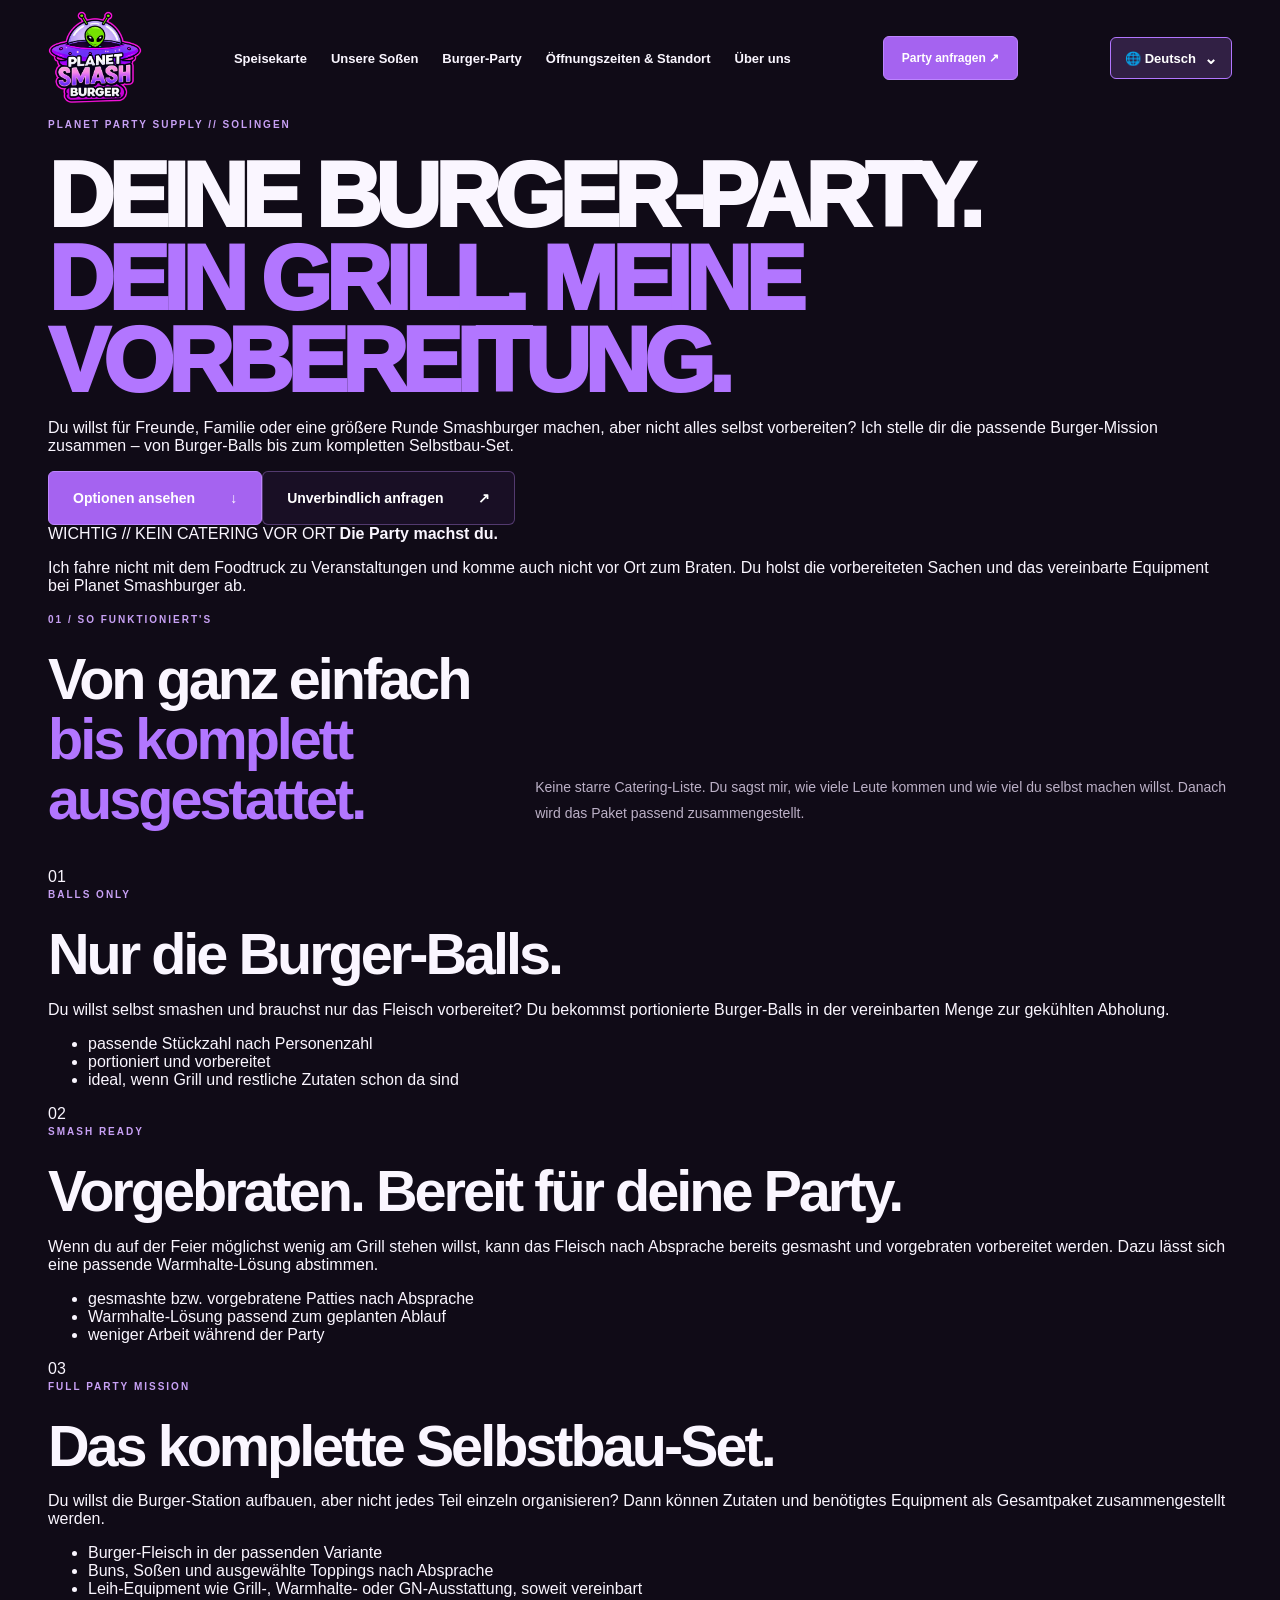
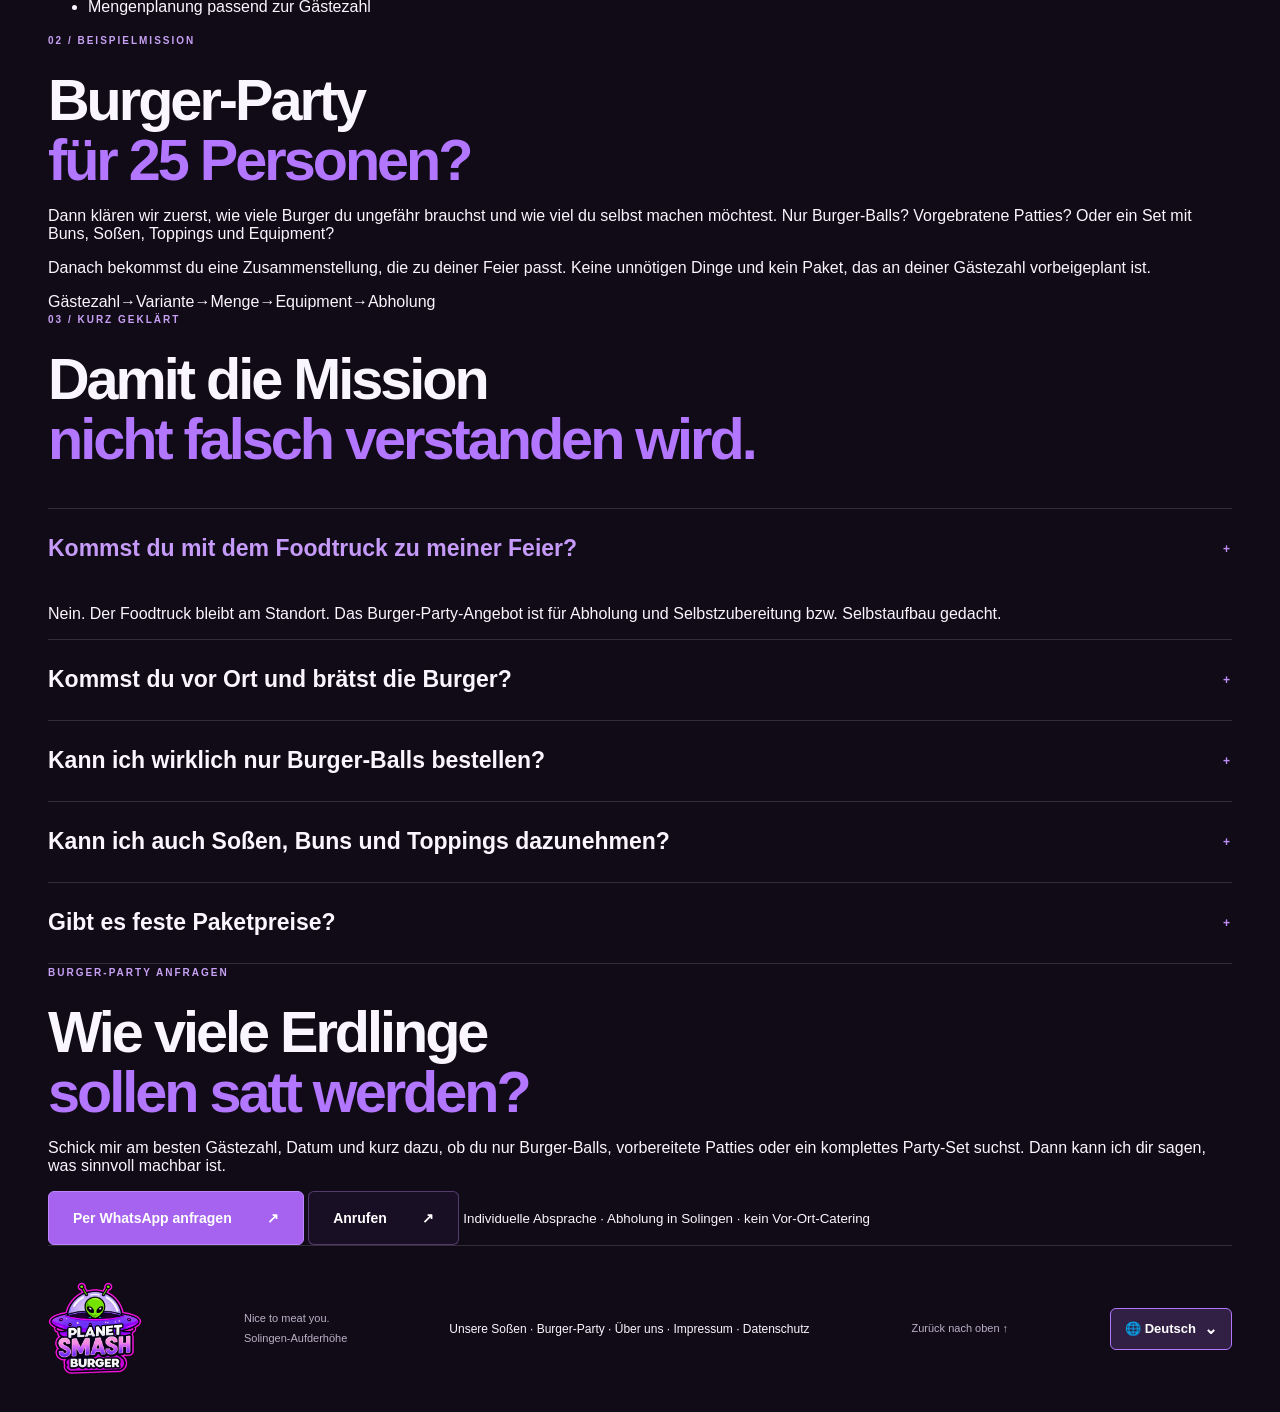
==== burger-party.html @ c0b49630 "Add Burger Party page" ====
<!doctype html><html lang="de"><head><link rel="icon" type="image/webp" sizes="1024x1024" href="assets/logo.webp?v=20260928"><meta charset="utf-8"><meta name="viewport" content="width=device-width,initial-scale=1"><meta name="theme-color" content="#10091b"><title>Burger-Party · Planet Smashburger</title><meta name="description" content="Burger-Party in Solingen selbst machen: Burger-Balls, vorbereitete Smash-Patties, Zutaten und passendes Leih-Equipment nach Absprache. Kein Vor-Ort-Catering."><link rel="stylesheet" href="styles.css?v=20260928-8"><script src="translations.js?v=20260928-11" defer></script><script src="i18n.js?v=20260928-2" defer></script></head><body>
<a class="skip" href="#main">Zum Inhalt</a>
<header class="header wrap"><a class="brand" href="index.html" aria-label="Planet Smashburger Startseite"><img class="original-logo" src="assets/logo.webp" width="1024" height="1024" alt="Planet Smash Burger – Original-Logo mit Alien im UFO"></a><nav aria-label="Hauptnavigation"><a href="index.html#speisekarte">Speisekarte</a><a href="saucen.html">Unsere Soßen</a><a href="burger-party.html" aria-current="page">Burger-Party</a><a href="index.html#besuch">Öffnungszeiten & Standort</a><a href="ueber-uns.html">Über uns</a></nav><a class="button small" href="#anfrage">Party anfragen ↗</a></header>

<main id="main" class="party-page">
  <section class="party-hero">
    <div class="wrap party-hero-grid">
      <div>
        <p class="eyebrow">PLANET PARTY SUPPLY // SOLINGEN</p>
        <h1>DEINE BURGER-PARTY.<br><em>DEIN GRILL. MEINE VORBEREITUNG.</em></h1>
        <p class="party-lead">Du willst für Freunde, Familie oder eine größere Runde Smashburger machen, aber nicht alles selbst vorbereiten? Ich stelle dir die passende Burger-Mission zusammen – von Burger-Balls bis zum kompletten Selbstbau-Set.</p>
        <div class="party-hero-actions"><a class="button" href="#pakete">Optionen ansehen <span>↓</span></a><a class="button secondary" href="#anfrage">Unverbindlich anfragen <span>↗</span></a></div>
      </div>
      <aside class="party-no-catering">
        <span>WICHTIG // KEIN CATERING VOR ORT</span>
        <strong>Die Party machst du.</strong>
        <p>Ich fahre nicht mit dem Foodtruck zu Veranstaltungen und komme auch nicht vor Ort zum Braten. Du holst die vorbereiteten Sachen und das vereinbarte Equipment bei Planet Smashburger ab.</p>
      </aside>
    </div>
  </section>

  <section class="wrap party-intro">
    <div class="section-heading">
      <div><p class="eyebrow">01 / SO FUNKTIONIERT'S</p><h2>Von ganz einfach<br><em>bis komplett ausgestattet.</em></h2></div>
      <p>Keine starre Catering-Liste. Du sagst mir, wie viele Leute kommen und wie viel du selbst machen willst. Danach wird das Paket passend zusammengestellt.</p>
    </div>
  </section>

  <section class="wrap party-options" id="pakete">
    <article class="party-card">
      <span class="party-card-no">01</span>
      <p class="eyebrow">BALLS ONLY</p>
      <h2>Nur die Burger-Balls.</h2>
      <p>Du willst selbst smashen und brauchst nur das Fleisch vorbereitet? Du bekommst portionierte Burger-Balls in der vereinbarten Menge zur gekühlten Abholung.</p>
      <ul><li>passende Stückzahl nach Personenzahl</li><li>portioniert und vorbereitet</li><li>ideal, wenn Grill und restliche Zutaten schon da sind</li></ul>
    </article>

    <article class="party-card">
      <span class="party-card-no">02</span>
      <p class="eyebrow">SMASH READY</p>
      <h2>Vorgebraten. Bereit für deine Party.</h2>
      <p>Wenn du auf der Feier möglichst wenig am Grill stehen willst, kann das Fleisch nach Absprache bereits gesmasht und vorgebraten vorbereitet werden. Dazu lässt sich eine passende Warmhalte-Lösung abstimmen.</p>
      <ul><li>gesmashte bzw. vorgebratene Patties nach Absprache</li><li>Warmhalte-Lösung passend zum geplanten Ablauf</li><li>weniger Arbeit während der Party</li></ul>
    </article>

    <article class="party-card party-card-featured">
      <span class="party-card-no">03</span>
      <p class="eyebrow">FULL PARTY MISSION</p>
      <h2>Das komplette Selbstbau-Set.</h2>
      <p>Du willst die Burger-Station aufbauen, aber nicht jedes Teil einzeln organisieren? Dann können Zutaten und benötigtes Equipment als Gesamtpaket zusammengestellt werden.</p>
      <ul><li>Burger-Fleisch in der passenden Variante</li><li>Buns, Soßen und ausgewählte Toppings nach Absprache</li><li>Leih-Equipment wie Grill-, Warmhalte- oder GN-Ausstattung, soweit vereinbart</li><li>Mengenplanung passend zur Gästezahl</li></ul>
    </article>
  </section>

  <section class="party-example">
    <div class="wrap party-example-grid">
      <div>
        <p class="eyebrow">02 / BEISPIELMISSION</p>
        <h2>Burger-Party<br><em>für 25 Personen?</em></h2>
      </div>
      <div class="party-example-copy">
        <p>Dann klären wir zuerst, wie viele Burger du ungefähr brauchst und wie viel du selbst machen möchtest. Nur Burger-Balls? Vorgebratene Patties? Oder ein Set mit Buns, Soßen, Toppings und Equipment?</p>
        <p>Danach bekommst du eine Zusammenstellung, die zu deiner Feier passt. Keine unnötigen Dinge und kein Paket, das an deiner Gästezahl vorbeigeplant ist.</p>
        <div class="party-flow"><span>Gästezahl</span><b>→</b><span>Variante</span><b>→</b><span>Menge</span><b>→</b><span>Equipment</span><b>→</b><span>Abholung</span></div>
      </div>
    </div>
  </section>

  <section class="wrap party-faq">
    <div class="section-heading"><div><p class="eyebrow">03 / KURZ GEKLÄRT</p><h2>Damit die Mission<br><em>nicht falsch verstanden wird.</em></h2></div></div>
    <div class="party-faq-grid">
      <details open><summary>Kommst du mit dem Foodtruck zu meiner Feier? <span>+</span></summary><p>Nein. Der Foodtruck bleibt am Standort. Das Burger-Party-Angebot ist für Abholung und Selbstzubereitung bzw. Selbstaufbau gedacht.</p></details>
      <details><summary>Kommst du vor Ort und brätst die Burger? <span>+</span></summary><p>Nein. Es gibt keinen Koch- oder Personalservice vor Ort. Ich bereite nach Absprache vor; die Feier und Ausgabe übernimmst du selbst.</p></details>
      <details><summary>Kann ich wirklich nur Burger-Balls bestellen? <span>+</span></summary><p>Ja. Wenn du den Rest selbst organisierst, kann die Anfrage auch nur die benötigte Menge Burger-Balls umfassen.</p></details>
      <details><summary>Kann ich auch Soßen, Buns und Toppings dazunehmen? <span>+</span></summary><p>Ja, je nach gewünschtem Party-Set. Was genau sinnvoll ist, wird bei der Anfrage festgelegt.</p></details>
      <details><summary>Gibt es feste Paketpreise? <span>+</span></summary><p>Noch nicht als starre Liste. Gästezahl, Vorbereitung und Equipment können sehr unterschiedlich sein. Deshalb bekommst du nach der Anfrage ein passendes Angebot.</p></details>
    </div>
  </section>

  <section class="party-cta" id="anfrage">
    <div class="wrap party-cta-grid">
      <div>
        <p class="eyebrow">BURGER-PARTY ANFRAGEN</p>
        <h2>Wie viele Erdlinge<br><em>sollen satt werden?</em></h2>
        <p>Schick mir am besten Gästezahl, Datum und kurz dazu, ob du nur Burger-Balls, vorbereitete Patties oder ein komplettes Party-Set suchst. Dann kann ich dir sagen, was sinnvoll machbar ist.</p>
      </div>
      <div class="party-contact">
        <a class="button" href="https://wa.me/4916092870140?text=Hi%20Daniel%2C%20ich%20m%C3%B6chte%20eine%20Burger-Party%20anfragen.%20G%C3%A4stezahl%3A%20%20Datum%3A%20%20Gew%C3%BCnschte%20Variante%3A%20">Per WhatsApp anfragen <span>↗</span></a>
        <a class="button secondary" href="tel:+4916092870140">Anrufen <span>↗</span></a>
        <small>Individuelle Absprache · Abholung in Solingen · kein Vor-Ort-Catering</small>
      </div>
    </div>
  </section>
</main>

<footer class="wrap"><a class="brand" href="index.html"><img class="original-logo" src="assets/logo.webp" width="1024" height="1024" alt="Planet Smash Burger"></a><p>Nice to meat you.<br>Solingen-Aufderhöhe</p><nav aria-label="Weitere Informationen"><a href="saucen.html">Unsere Soßen</a> · <a href="burger-party.html">Burger-Party</a> · <a href="ueber-uns.html">Über uns</a> · <a href="impressum.html">Impressum</a> · <a href="datenschutz.html">Datenschutz</a></nav><a href="#main">Zurück nach oben ↑</a></footer>
</body></html>
---- styles.css ----
:root{--bg:#100b17;--ink:#faf6ff;--muted:#bbb0c6;--purple:#b276ff;--line:#ffffff24}*{box-sizing:border-box}html{scroll-behavior:smooth;scroll-padding-top:24px}body{margin:0;background:var(--bg);color:var(--ink);font-family:Arial,Helvetica,sans-serif}a{color:inherit;text-decoration:none}button,a,summary{-webkit-tap-highlight-color:transparent}a:focus-visible,summary:focus-visible{outline:3px solid #dbb8ff;outline-offset:6px}a:hover{color:#d8b6ff}.wrap{max-width:1264px;width:calc(100% - 96px);margin:auto}.header{height:108px;display:flex;align-items:center;justify-content:space-between;gap:30px}.brand{display:flex;gap:12px;align-items:center;font-weight:900;line-height:1;font-size:24px;letter-spacing:-1px}.brand span span{display:block;font-size:11px;letter-spacing:1px;margin-top:5px}.planet{font-size:31px;border:2px solid #b276ff;border-radius:50%;width:45px;height:45px;display:grid;place-items:center;transform:rotate(-20deg);color:#d1a1ff}.header nav{display:flex;gap:32px;font-size:13px;font-weight:700}.button{min-height:54px;display:inline-flex;align-items:center;justify-content:center;gap:35px;background:#a563f0;color:#fff;border:1px solid #bd85ff;border-radius:6px;padding:17px 24px;font-size:14px;font-weight:800;transition:background .2s,transform .2s}.button:hover{background:#8240ca;color:white;transform:translateY(-2px)}.button.small{min-height:44px;padding:13px 18px;font-size:12px}.hero{position:relative;min-height:670px;isolation:isolate;background:#07050b;overflow:hidden}.hero-art{position:absolute;z-index:-2;inset:0}.hero-art img{height:100%;width:100%;object-fit:cover;object-position:center}.hero:after{content:'';position:absolute;inset:0;z-index:-1;background:linear-gradient(90deg,#08050de8 0%,#08050d8a 32%,transparent 60%)}.hero-copy{padding-top:91px;position:relative}.eyebrow{font-size:10px;font-weight:800;letter-spacing:2px;line-height:1.7;color:#c8a1f5;margin:0 0 22px}.eyebrow span{margin:0 10px;color:#80708d}h1{font-size:clamp(65px,7.1vw,106px);font-weight:950;line-height:.91;letter-spacing:-6px;margin:0}em{font-style:normal;color:var(--purple)}.intro{font-size:19px;line-height:1.5;color:#ded5e7;margin:25px 0}.hero-status{display:flex;align-items:center;gap:9px;font-size:11px;margin-top:24px;color:#d5c9df}.hero-status i{width:6px;height:6px;border-radius:100%;background:#cfacf7}.hero-bottom{position:absolute;bottom:25px;left:0;right:0;display:flex;justify-content:space-between;letter-spacing:2px;font-size:9px;color:#c3b3d0}.ticker{white-space:nowrap;overflow:hidden;background:#ad76ed;color:#160d22;padding:18px 0;font-weight:900;font-size:20px;letter-spacing:1px;word-spacing:15px;text-align:center}.ticker span{padding:0 24px}.section{padding-top:100px;padding-bottom:100px}.section-heading{display:flex;justify-content:space-between;align-items:end;gap:30px;margin-bottom:38px}h2{font-size:clamp(40px,4.5vw,64px);letter-spacing:-3px;line-height:1.04;margin:0}.section-heading>p{font-size:14px;color:var(--muted);line-height:1.8;margin-bottom:4px}.food-grid{display:grid;grid-template-columns:1.25fr 1fr;gap:24px}figure{margin:0;position:relative;overflow:hidden;border-radius:10px;background:#1d1526}figure img{width:100%;height:380px;object-fit:cover;display:block}figure:first-child img{object-position:center 38%}figcaption{padding:25px 28px}figcaption span{font-size:9px;color:#b692d8;letter-spacing:2px}h3{font-size:19px;margin:10px 0 0;letter-spacing:-.5px}.menu-section{padding:90px 0;background:#191122;border-block:1px solid var(--line)}.text-link{font-size:13px;border-bottom:1px solid #a875d7;padding:12px 0}.menu-note{font-size:12px;line-height:1.7;color:var(--muted);margin:22px 0}.menu-note a{text-decoration:underline}details{border-top:1px solid var(--line)}details:last-of-type{border-bottom:1px solid var(--line)}summary{cursor:pointer;min-height:80px;display:flex;align-items:center;justify-content:space-between;font-weight:800;font-size:23px;list-style:none}summary::-webkit-details-marker{display:none}summary span{color:#be8df8;font-size:12px;letter-spacing:2px}details[open] summary{color:#c69af9}.menu-grid{display:grid;grid-template-columns:1fr 1fr;gap:0 64px}.menu-item{display:flex;justify-content:space-between;gap:24px;border-bottom:1px solid #ffffff12;padding:23px 0;break-inside:avoid}.menu-item h3{margin:0;font-size:18px}.menu-item p{max-width:420px;font-size:12px;line-height:1.7;color:var(--muted);margin:10px 0 0}.menu-item strong{white-space:nowrap;font-size:16px;color:#dec6fb}.extras{display:flex;gap:35px;flex-wrap:wrap;padding:24px 0;font-size:12px;color:var(--muted)}.extras b{color:white;margin-left:10px}.combo{display:flex;align-items:center;justify-content:space-between;gap:20px;padding:25px 30px;background:linear-gradient(115deg,#4b296e,#2a193d);border:1px solid #b276ff45;border-radius:8px;margin:5px 0 35px}.combo .eyebrow{margin:0;font-size:9px}.combo h3{font-size:26px}.combo p:last-child{font-size:12px;color:#d3c4e4}.combo>strong{font-size:30px;white-space:nowrap}.visit{display:grid;grid-template-columns:1fr 1fr;gap:80px;align-items:center}.visit-photo{position:relative}.visit-photo img{width:100%;height:555px;object-fit:cover;display:block;border-radius:10px}.visit-photo>span{position:absolute;bottom:25px;left:25px;font-size:10px;letter-spacing:2px;background:#0c091dc7;padding:13px}.visit h2{font-size:58px}.visit address{font-size:18px;line-height:1.6;font-style:normal;margin:25px 0}.visit-status{color:#c799ff;font-size:12px}.hours{margin:28px 0}.hours div{display:flex;justify-content:space-between;gap:20px;padding:16px 0;border-bottom:1px solid var(--line);font-size:13px}.hours dd{margin:0;font-weight:700}.hours dt{color:var(--muted)}footer{border-top:1px solid var(--line);padding:36px 0;display:flex;align-items:center;justify-content:space-between;gap:25px}footer p,footer>a:last-child{font-size:11px;color:var(--muted);line-height:1.8}.mobile-actions{display:none}.skip{position:fixed;top:-100px;left:20px;background:white;color:black;padding:15px;z-index:20}.skip:focus{top:15px}@media(min-width:1600px){.hero{min-height:760px}.hero-copy{padding-top:130px}}
@media(max-width:800px){.wrap{width:calc(100% - 40px)}.header{height:82px}.brand{font-size:20px}.brand span span{font-size:9px}.planet{width:36px;height:36px;font-size:24px}.header nav{display:none}.header .button{font-size:11px;padding:12px}.hero{min-height:0;padding-bottom:45px}.hero-copy{padding-top:36px}.hero-copy .eyebrow{font-size:8px;letter-spacing:1.1px;margin-bottom:22px}h1{font-size:clamp(56px,12vw,90px);letter-spacing:-3.5px;line-height:.94}.intro{font-size:16px;margin:22px 0}.hero-art{position:relative;inset:auto;z-index:-1;margin-top:24px;width:100%;aspect-ratio:1.45;order:2}.hero-art img{object-fit:cover;object-position:right center}.hero{display:flex;flex-direction:column}.hero-copy{order:1}.hero-bottom{bottom:17px;font-size:7px;letter-spacing:1px}.hero-status{font-size:10px;margin-top:18px}.hero:after{display:none}.ticker{font-size:14px;padding:15px 0}.ticker span{padding:0 10px}.section{padding-top:65px;padding-bottom:65px}.section-heading{display:block;margin-bottom:28px}.section-heading>p{margin-top:23px;font-size:13px}h2{font-size:43px;letter-spacing:-2px}.eyebrow{font-size:8px;letter-spacing:1.5px;margin-bottom:16px}.food-grid{gap:18px;grid-template-columns:1fr}figure img{height:auto;aspect-ratio:1.32;object-fit:cover}figure:nth-child(2) img{aspect-ratio:1.35;object-position:center 38%}figcaption{padding:20px}figcaption h3{font-size:20px}.menu-section{padding:60px 0}.text-link{display:inline-block;margin-top:20px}.menu-grid{grid-template-columns:1fr}.menu-item{padding:22px 0;gap:17px}.menu-item h3{font-size:17px}.menu-item p{font-size:12px}.menu-item strong{font-size:15px}summary{font-size:20px;min-height:76px}.extras{gap:18px}.combo{padding:22px 18px}.combo h3{font-size:22px}.combo>strong{font-size:24px}.combo p:last-child{max-width:175px;line-height:1.5}.visit{grid-template-columns:1fr;gap:35px}.visit-photo img{height:380px;object-position:center 60%}.visit h2{font-size:48px}.visit-copy .button{width:100%}footer{align-items:start;flex-wrap:wrap;padding-bottom:110px}footer p{margin:0}footer>a:last-child{width:100%}.mobile-actions{position:fixed;bottom:0;left:0;right:0;z-index:10;display:flex;padding:10px 14px calc(10px + env(safe-area-inset-bottom));gap:10px;background:#130c1deb;border-top:1px solid #a56ae84a;backdrop-filter:blur(15px)}.mobile-actions a{flex:1;display:grid;place-items:center;min-height:46px;font-size:13px;font-weight:800;border:1px solid #b881f95e;border-radius:5px}.mobile-actions a:last-child{background:#a563f0}.visit-photo>span{font-size:8px;left:18px}}@media(prefers-reduced-motion:reduce){html{scroll-behavior:auto}*{transition:none!important}}

.hero-buttons{display:flex;align-items:center;gap:12px}.secondary{background:#1c112acc;border-color:#a475d76b}.call-closed{display:flex;align-items:center;min-height:54px;font-size:12px;line-height:1.5;color:#d3bfdc;border:1px solid #b276ff40;background:#1f132dc9;padding:13px 18px;border-radius:6px;max-width:265px}.header-call .call-closed{min-height:44px;max-width:185px;font-size:10px;padding:9px 12px}.header{gap:18px}.header nav{gap:24px}.header-call{margin-left:auto}.header-call .button{min-height:44px;padding:12px 18px;font-size:12px}.preorder{border-top:1px solid var(--line);padding-top:12px}.preorder p{font-size:13px;line-height:1.7;color:var(--muted);max-width:340px}.preorder h3{font-size:19px}@media(max-width:1000px){.header-call{display:none}}@media(max-width:800px){.hero-buttons{align-items:stretch}.hero-buttons>span{flex:1}.hero-buttons .call-closed{height:100%;font-size:11px}.hero-buttons .button{height:100%;padding:14px 18px;gap:10px}.mobile-actions>[data-call]{flex:1;display:flex}.mobile-actions .call-closed{min-height:46px;padding:6px 10px;font-size:10px;max-width:none;width:100%;text-align:center;justify-content:center}.mobile-actions .call-button{padding:10px;min-height:46px;background:#a563f0}.mobile-actions>a:last-child{background:#241533}.hero-art{aspect-ratio:1.6}.hero-art img{object-fit:contain}.hero .intro{max-width:300px}}
@media(max-width:800px){.hero-art{aspect-ratio:1.2}.hero-art img{object-fit:cover;object-position:85% center}}

.brand .original-logo{display:block;width:94px;height:94px;object-fit:contain;border-radius:6px}.header{height:116px}footer .original-logo{width:110px;height:110px}@media(max-width:800px){.header{height:106px}.brand .original-logo{width:86px;height:86px}footer .original-logo{width:100px;height:100px}}
.brand .original-logo{border-radius:0;background:transparent}

.food-grid figure:first-child img{height:auto;aspect-ratio:4/3;object-fit:contain;object-position:center;background:#100b17}
@media(min-width:801px){.food-grid{grid-template-columns:1fr 1fr}.food-grid figure img{height:auto;aspect-ratio:4/3}}
@media(max-width:800px){summary{gap:14px}summary span{flex-shrink:0}}

.legal{max-width:850px;padding:35px 0 70px}.legal h1{font-size:clamp(36px,7vw,64px);letter-spacing:-2px;margin:40px 0}.legal h2{font-size:24px;letter-spacing:-.5px;margin:30px 0 15px}.legal p{font-size:16px;line-height:1.7;color:#d5c9df}.legal nav{margin-top:40px}.legal-draft{border:1px solid #b276ff;padding:16px;border-radius:6px}footer nav{font-size:12px}



/* Planet Control Station */
.control-station{position:relative;overflow:hidden;border-top:1px solid #b276ff36;background:radial-gradient(circle at 75% 20%,#5c2d8a38 0,transparent 28%),radial-gradient(circle at 12% 80%,#7d3dc52a 0,transparent 24%),linear-gradient(180deg,#09060e,#12091b 55%,#08050c);padding:92px 0 100px;isolation:isolate}
.control-station:before{content:"";position:absolute;inset:0;z-index:-1;opacity:.2;background-image:linear-gradient(#b276ff16 1px,transparent 1px),linear-gradient(90deg,#b276ff16 1px,transparent 1px);background-size:42px 42px;mask-image:linear-gradient(to bottom,transparent,#000 20%,#000 80%,transparent)}

.control-activation{display:flex;align-items:center;justify-content:space-between;gap:20px;margin:0 0 30px;padding:18px 20px;border:1px solid #b276ff55;border-radius:9px;background:linear-gradient(135deg,#1d102a,#100918);box-shadow:0 0 28px #8b4bc31f}
.control-activation>span{font-size:9px;letter-spacing:2px;font-weight:900;color:#b990e8}
.control-activation button{border:1px solid #c18cff88;border-radius:6px;background:#a563f0;color:#fff;padding:14px 18px;font:900 12px Arial,Helvetica,sans-serif;letter-spacing:.4px;cursor:pointer;box-shadow:0 0 20px #a563f033;transition:transform .2s,background .2s}
.control-activation button:hover{background:#8240ca;transform:translateY(-2px)}
.control-activation button:disabled{cursor:default;opacity:.75}
.control-activation.activated{opacity:.55}
.control-activation[hidden]{display:none}
@media(max-width:800px){.control-activation{display:block;text-align:center;padding:18px}.control-activation>span{display:block;margin-bottom:14px;line-height:1.6}.control-activation button{width:100%;min-height:50px}}
.control-heading{display:flex;align-items:end;justify-content:space-between;gap:40px;margin-bottom:38px}
.control-heading>p{max-width:330px;color:var(--muted);font-size:13px;line-height:1.7}
.control-grid{display:grid;grid-template-columns:repeat(2,minmax(0,1fr));gap:14px}
.control-card{position:relative;min-height:185px;padding:24px;border:1px solid #b276ff33;border-radius:9px;background:linear-gradient(145deg,#1a1025e8,#0e0915e8);box-shadow:inset 0 1px #ffffff0a;overflow:hidden}
.control-card:after{content:"";position:absolute;right:-40px;top:-40px;width:130px;height:130px;border:1px solid #b276ff20;border-radius:50%;box-shadow:0 0 0 18px #b276ff08,0 0 0 38px #b276ff06}
.control-label{position:relative;z-index:1;display:block;font-size:9px;letter-spacing:2px;font-weight:900;color:#bd91ef;margin-bottom:22px}
.control-big{position:relative;z-index:1;display:block;font-size:clamp(25px,3vw,38px);letter-spacing:-1.2px;line-height:1.05}
.earthling-number{font-variant-numeric:tabular-nums}
.control-card p{position:relative;z-index:1;margin:12px 0 0;color:#baafc5;font-size:12px;line-height:1.6;max-width:92%}
.earthling-card .control-big{color:#efe3ff}
.mission-card .control-big{font-size:clamp(20px,2.3vw,30px);color:#c99dff}
.smash-meter{position:relative;z-index:1;height:11px;border:1px solid #b276ff45;border-radius:20px;background:#08050d;margin:2px 0 18px;overflow:hidden}
.smash-meter span{display:block;width:0;height:100%;border-radius:inherit;background:linear-gradient(90deg,#7d3fc1,#c891ff,#f4dcff);box-shadow:0 0 22px #b276ff;transition:width 1.5s cubic-bezier(.16,1,.3,1)}
.transmission-card{grid-column:span 2;display:grid;grid-template-columns:180px 1fr auto;align-items:center;gap:24px;min-height:135px}
.transmission-card .control-label{margin:0}
.transmission-text{margin:0!important;color:#eee4f8!important;font-size:17px!important;line-height:1.5!important}
.transmission-text.classified{color:#d8b6ff!important;text-shadow:0 0 12px #a563f077}
.transmission-button,.secret-panel button{position:relative;z-index:2;border:1px solid #be89f16b;border-radius:6px;background:#a563f0;color:#fff;padding:14px 18px;font:800 12px Arial,Helvetica,sans-serif;cursor:pointer;white-space:nowrap}
.transmission-button:hover,.secret-panel button:hover{background:#8240ca}
.transmission-pop{animation:transmissionPop .35s ease}
@keyframes transmissionPop{0%{opacity:.2;transform:translateY(4px);filter:blur(2px)}100%{opacity:1;transform:none;filter:none}}
.control-footnote{margin:22px 0 0;color:#6f6379;font-size:9px;letter-spacing:1.2px;text-transform:uppercase}
.ufo-scan{pointer-events:none;position:absolute;z-index:6;inset:0;opacity:0;visibility:hidden;display:flex;align-items:center;justify-content:center;flex-direction:column;gap:18px;background:#07040be6;transition:opacity .25s}
.ufo-scan.scanning{opacity:1;visibility:visible}
.ufo-icon{font-size:58px;filter:drop-shadow(0 0 18px #c491ff);animation:ufoFloat .8s ease-in-out infinite alternate}
.ufo-scan strong{font-size:clamp(14px,2vw,22px);letter-spacing:4px;color:#dcc1ff;text-align:center}
.ufo-scan-beam{position:absolute;top:25%;left:15%;right:15%;height:2px;background:#d8b6ff;box-shadow:0 0 18px 4px #a563f0;animation:scanBeam .75s linear infinite alternate}
@keyframes scanBeam{from{transform:translateY(-75px)}to{transform:translateY(230px)}}
@keyframes ufoFloat{to{transform:translateY(-8px) rotate(2deg)}}
.logo-pulse{filter:drop-shadow(0 0 18px #c38cff)}
.secret-open{overflow:hidden}
.secret-access{position:fixed;z-index:100;inset:0;display:grid;place-items:center;padding:20px;background:#050308ed;opacity:0;visibility:hidden;transition:opacity .25s}
.secret-access.active{opacity:1;visibility:visible}
.secret-panel{width:min(590px,100%);padding:38px;text-align:center;border:1px solid #c18bff77;border-radius:12px;background:radial-gradient(circle at 50% 0,#5d2b864f,transparent 35%),#100918;box-shadow:0 0 80px #8b4bc34d}
.secret-panel>span{font-size:9px;letter-spacing:2.5px;color:#ba8ee8}
.secret-ufo{font-size:64px;margin:22px 0 6px;animation:ufoFloat .8s ease-in-out infinite alternate}
.secret-panel h3{font-size:36px;letter-spacing:-1px;color:#d6b0ff;margin:8px 0 14px}
.secret-panel p{font-size:17px;line-height:1.65;color:#eee4f8;margin:0 auto 25px;max-width:470px}
.secret-actions{display:flex;justify-content:center;gap:8px;flex-wrap:wrap}
.secret-panel .secret-close{background:#1c112a}
@media(max-width:800px){
.control-station{padding:65px 0 80px}
.control-heading{display:block}.control-heading>p{margin-top:20px}
.control-grid{grid-template-columns:1fr}.control-card{min-height:155px;padding:20px}
.transmission-card{grid-column:auto;display:block;min-height:210px}
.transmission-card .control-label{margin-bottom:20px}
.transmission-text{font-size:15px!important;min-height:70px}
.transmission-button{width:100%;margin-top:18px}
.control-big{font-size:27px}.mission-card .control-big{font-size:22px}
.ufo-scan strong{font-size:12px;letter-spacing:2px;padding:0 20px}
.secret-panel{padding:28px 20px}.secret-panel h3{font-size:30px}.secret-panel p{font-size:15px}
.secret-actions{display:block}.secret-panel button{width:100%;margin:6px 0}
}
@media(prefers-reduced-motion:reduce){.ufo-icon,.secret-ufo,.ufo-scan-beam{animation:none!important}.smash-meter span{transition:none}}


/* Flying Planet Smashburger UFO */
.flying-logo-ufo{--ufo-y:28vh;position:fixed;z-index:9999;top:var(--ufo-y);left:0;width:clamp(92px,9vw,145px);height:clamp(92px,9vw,145px);pointer-events:none;opacity:0;transform:translate3d(-190px,0,0) rotate(-8deg);filter:drop-shadow(0 0 12px #b276ff88);will-change:transform,opacity;-webkit-transform:translate3d(-190px,0,0)}
.flying-logo-ufo img{position:relative;z-index:2;display:block;width:100%;height:100%;object-fit:contain}
.ufo-trail{position:absolute;z-index:1;right:70%;top:45%;width:180px;height:18px;transform:translateY(-50%);background:linear-gradient(90deg,transparent,#7e42c755,#cda3ffcc);filter:blur(6px);border-radius:50%;opacity:.9}
.ufo-uiii{position:absolute;z-index:3;left:78%;top:-2px;padding:5px 8px;border:1px solid #d5b4ff77;border-radius:12px;background:#10091be6;color:#f3e7ff;font-size:11px;font-weight:900;letter-spacing:.5px;white-space:nowrap;opacity:0;transform:rotate(5deg);box-shadow:0 0 15px #8f52cf55}
.flying-logo-ufo.flying:not(.peek-flight){animation:ufoFlyAcross 6s cubic-bezier(.2,.7,.2,1) both;-webkit-animation:ufoFlyAcross 6s cubic-bezier(.2,.7,.2,1) both}
.flying-logo-ufo.flying:not(.peek-flight) .ufo-uiii{animation:ufoUiiiBubble 6s ease both}
.flying-logo-ufo.from-right{left:auto;right:0;transform:translate3d(190px,0,0) rotate(8deg);-webkit-transform:translate3d(190px,0,0) rotate(8deg)}
.flying-logo-ufo.from-right .ufo-trail{right:auto;left:70%;transform:translateY(-50%) scaleX(-1)}
.flying-logo-ufo.from-right .ufo-uiii{left:auto;right:78%;transform:rotate(-5deg)}
.flying-logo-ufo.from-right.flying:not(.peek-flight){animation-name:ufoFlyAcrossReverse;-webkit-animation-name:ufoFlyAcrossReverse}
.flying-logo-ufo.peek-flight.flying{animation:ufoPeekLeft 4s ease-in-out both;-webkit-animation:ufoPeekLeft 4s ease-in-out both}
.flying-logo-ufo.from-right.peek-flight.flying{animation-name:ufoPeekRight;-webkit-animation-name:ufoPeekRight}
.flying-logo-ufo.peek-flight .ufo-trail,.flying-logo-ufo.peek-flight .ufo-uiii{display:none}
@keyframes ufoFlyAcross{0%{opacity:0;transform:translate3d(-190px,18px,0) rotate(-10deg)}8%{opacity:1}45%{transform:translate3d(48vw,-22px,0) rotate(5deg)}92%{opacity:1}100%{opacity:0;transform:translate3d(calc(100vw + 190px),14px,0) rotate(-4deg)}}
@keyframes ufoFlyAcrossReverse{0%{opacity:0;transform:translate3d(190px,12px,0) rotate(9deg)}8%{opacity:1}45%{transform:translate3d(-48vw,-25px,0) rotate(-5deg)}92%{opacity:1}100%{opacity:0;transform:translate3d(calc(-100vw - 190px),16px,0) rotate(4deg)}}
@keyframes ufoPeekLeft{0%,100%{opacity:0;transform:translate3d(-190px,0,0) rotate(-8deg)}18%,72%{opacity:1;transform:translate3d(-30px,0,0) rotate(5deg)}}
@keyframes ufoPeekRight{0%,100%{opacity:0;transform:translate3d(190px,0,0) rotate(8deg)}18%,72%{opacity:1;transform:translate3d(30px,0,0) rotate(-5deg)}}
@keyframes ufoUiiiBubble{0%,12%,78%,100%{opacity:0;transform:translateY(5px) rotate(5deg)}20%,68%{opacity:1;transform:translateY(0) rotate(5deg)}}
@media(max-width:800px){.flying-logo-ufo{width:100px;height:100px}.ufo-trail{width:115px;height:12px}.ufo-uiii{font-size:10px;padding:4px 6px}}
@media(prefers-reduced-motion:reduce){.flying-logo-ufo img{animation:none}}

[data-control-content][hidden]{display:none!important}

/* Control-station intro as a viewport overlay: stable on Safari/iPhone and large on desktop */
body.control-scan-open{overflow:hidden}
.control-station.scan-active .ufo-scan{
  position:fixed;
  z-index:10050;
  inset:0;
  width:100vw;
  height:100dvh;
  margin:0;
  padding:0 20px;
  background:radial-gradient(circle at 50% 45%,#321748 0,#12091c 42%,#050308 78%);
}
.control-station.scan-active .ufo-icon{font-size:clamp(64px,10vw,120px)}
.control-station.scan-active .ufo-scan strong{font-size:clamp(17px,2.4vw,28px);letter-spacing:clamp(2px,.45vw,5px)}
.control-station.scan-active .ufo-scan-beam{
  top:50%;
  left:8%;
  right:8%;
  animation:scanBeamViewport .8s linear infinite alternate;
}
@keyframes scanBeamViewport{from{transform:translateY(-32vh)}to{transform:translateY(32vh)}}
@media(max-width:800px){
  .control-station.scan-active .ufo-scan{height:100svh;padding:0 18px}
  .control-station.scan-active .ufo-icon{font-size:68px}
  .control-station.scan-active .ufo-scan strong{font-size:15px;line-height:1.5;letter-spacing:2px}
  .control-station.scan-active .ufo-scan-beam{left:5%;right:5%}
  @keyframes scanBeamViewport{from{transform:translateY(-29vh)}to{transform:translateY(29vh)}}
}

/* Activated control station glow */
.control-station [data-control-content]:not([hidden]){
  animation:controlRevealGold 1.1s ease-out both;
}
.control-station .control-grid:not([hidden]){
  position:relative;
  border-radius:14px;
  box-shadow:0 0 0 1px rgba(222,181,88,.28),0 0 26px rgba(222,181,88,.18),0 0 70px rgba(222,181,88,.09);
}
.control-station .control-grid:not([hidden]) .control-card{
  border-color:rgba(222,181,88,.30);
  box-shadow:inset 0 0 22px rgba(222,181,88,.045),0 0 14px rgba(222,181,88,.06);
}
.control-station .control-grid:not([hidden]) .control-label{
  color:#d7b66a;
}
@keyframes controlRevealGold{
  0%{opacity:0;transform:translateY(14px);filter:brightness(.7)}
  55%{opacity:1;filter:brightness(1.16) drop-shadow(0 0 18px rgba(222,181,88,.28))}
  100%{opacity:1;transform:none;filter:none}
}
@media(prefers-reduced-motion:reduce){
  .control-station [data-control-content]:not([hidden]){animation:none}
}

/* UFO peek words: KOMM / BURGER / ESSEN */
.flying-logo-ufo.peek-flight .ufo-uiii.peek-word{
  opacity:1!important;
  transform:rotate(0deg) scale(1)!important;
  padding:7px 11px;
  font-size:12px;
  letter-spacing:1px;
  box-shadow:0 0 18px #8f52cf88;
}
.flying-logo-ufo.from-right .ufo-uiii.peek-word{
  left:auto;
  right:78%;
}


/* About teaser + page */
.about-teaser{position:relative;padding:95px 0;border-top:1px solid var(--line);background:radial-gradient(circle at 80% 15%,#6c36a82d 0,transparent 30%),linear-gradient(180deg,#130c1b,#0d0912)}
.about-teaser-grid{display:grid;grid-template-columns:1.15fr .85fr;gap:80px;align-items:center}
.about-teaser h2{max-width:760px}
.about-teaser-copy{max-width:520px}
.about-teaser-copy p{margin:0 0 18px;color:#cfc4d8;font-size:15px;line-height:1.8}
.about-teaser-copy .button{margin-top:12px}
.about-page{overflow:hidden}
.about-hero{position:relative;padding:110px 0 105px;border-top:1px solid var(--line);background:radial-gradient(circle at 78% 30%,#6f38ac45 0,transparent 26%),radial-gradient(circle at 15% 80%,#4b256e32 0,transparent 24%),#09060e}
.about-hero:after{content:"";position:absolute;inset:0;pointer-events:none;opacity:.16;background-image:linear-gradient(#b276ff18 1px,transparent 1px),linear-gradient(90deg,#b276ff18 1px,transparent 1px);background-size:46px 46px}
.about-hero .wrap{position:relative;z-index:1}
.about-hero h1{max-width:1040px;font-size:clamp(58px,7vw,106px)}
.about-lead{max-width:770px;margin:34px 0 0;color:#d4c9dd;font-size:20px;line-height:1.7}
.about-story{padding-top:30px;padding-bottom:110px}
.about-story-block{display:grid;grid-template-columns:.75fr 1.25fr;column-gap:90px;padding:80px 0;border-bottom:1px solid var(--line)}
.about-story-block>.eyebrow{grid-column:1/-1}
.about-story-block h2{font-size:clamp(36px,4vw,58px)}
.about-story-copy{max-width:660px}
.about-story-copy p{margin:0 0 22px;color:#cec3d7;font-size:16px;line-height:1.85}
.about-story-copy strong{color:#fff}
.about-story-copy blockquote{margin:34px 0;padding:0 0 0 22px;border-left:3px solid var(--purple);font-size:clamp(27px,3vw,40px);font-weight:900;letter-spacing:-1px;color:#f3e7ff}

.about-photo{max-width:860px;margin:16px auto 74px}
.about-photo img{display:block;width:100%;height:auto;border-radius:10px;border:1px solid #b276ff38;box-shadow:0 18px 55px #5d2b8a22}
.about-photo figcaption{margin-top:12px;color:#8f8199;font-size:9px;font-weight:800;letter-spacing:1.8px;text-align:right}
.about-signoff{padding:90px 0 20px;text-align:center}
.about-signoff>span{display:block;margin-bottom:18px;color:#9e8bad;font-size:9px;font-weight:800;letter-spacing:2.2px}
.about-signoff>strong{display:block;margin-bottom:30px;font-size:clamp(42px,6vw,82px);letter-spacing:-3px}
@media(max-width:800px){
  .about-teaser{padding:65px 0}
  .about-teaser-grid{grid-template-columns:1fr;gap:30px}
  .about-teaser-copy p{font-size:14px}
  .about-hero{padding:72px 0 68px}
  .about-hero h1{font-size:clamp(48px,14vw,72px);letter-spacing:-3px}
  .about-lead{font-size:17px;line-height:1.65}
  .about-story{padding-top:0;padding-bottom:75px}
  .about-story-block{grid-template-columns:1fr;gap:25px;padding:58px 0}
  .about-story-block>.eyebrow{grid-column:auto}
  .about-story-copy p{font-size:15px;line-height:1.8}
  .about-photo{margin:0 auto 54px}
  .about-photo img{border-radius:7px}
  .about-signoff{padding-top:65px}
  .about-signoff>strong{letter-spacing:-2px}
}
/* Language controls remain visible in the masthead and at the end of every page. */
.language-switch{position:relative;flex:none;border:0!important;z-index:25}
.language-switch summary{min-height:42px!important;display:flex;align-items:center;gap:8px;padding:10px 14px;border:1px solid #b276ff;border-radius:6px;background:#312044;color:#fff!important;font-size:13px!important;letter-spacing:0;white-space:nowrap}
.language-switch summary::after{content:'⌄';font-size:16px}
.language-switch[open] summary::after{content:'⌃'}
.language-options{position:absolute;inset-inline-end:0;top:calc(100% + 5px);width:max-content;min-width:175px;display:grid;gap:2px;padding:7px;background:#261733;border:1px solid #b276ff;border-radius:7px;box-shadow:0 15px 35px #0009}
.language-options a{display:block;padding:10px 13px;border-radius:4px;font-size:14px}
.language-options a:hover,.language-options a[aria-current]{background:#7543ab;color:#fff}
footer .language-switch .language-options,.legal>.language-switch:last-child .language-options{top:auto;bottom:calc(100% + 5px)}
.legal>.language-switch{display:table;margin:16px 0 24px}
footer>a[href="#main"],footer>a[href="index.html"]{font-size:11px;color:var(--muted);line-height:1.8}
html[dir="rtl"] .hero:after{background:linear-gradient(270deg,#08050de8 0%,#08050d8a 32%,transparent 60%)}
html[dir="rtl"] .order-dialog,html[dir="rtl"] .order-bar{text-align:right}
@media(max-width:800px){.header{gap:8px}.language-switch summary{font-size:12px!important;padding:10px}.language-options{min-width:145px}}
@media(max-width:600px){.header>.button.small{display:none}}

.google-rating-chip{display:inline-flex;align-items:center;gap:9px;margin:0 0 18px;padding:8px 12px;border:1px solid #ffffff2b;border-radius:999px;background:#0a0710b8;backdrop-filter:blur(8px);color:#f7f0fb;font-size:9px;font-weight:800;letter-spacing:.8px;box-shadow:0 6px 22px #0003}
.google-rating-chip:hover{color:#fff;border-color:#d1a4ff77;background:#160d22d9}
.google-rating-chip strong{font-size:12px;letter-spacing:.2px}
.google-rating-star{color:#f7c94f;font-size:14px;line-height:1}
.google-reviews-section{padding:78px 0 84px;background:#0c0812;border-bottom:1px solid var(--line)}
.google-reviews-head{display:flex;align-items:end;justify-content:space-between;gap:30px;margin-bottom:28px}
.google-reviews-head h2{font-size:clamp(34px,3.6vw,52px)}
.google-review-grid{display:grid;grid-template-columns:repeat(3,1fr);gap:14px}
.google-review-card{min-width:0;padding:22px 22px 18px;border:1px solid #ffffff18;border-radius:10px;background:linear-gradient(145deg,#17101f,#100a16);box-shadow:0 16px 38px #0002}
.google-review-stars{color:#f7c94f;font-size:13px;letter-spacing:2px}
.google-review-card blockquote{margin:18px 0 22px;color:#f3ebf7;font-size:16px;line-height:1.55;font-weight:700}
.google-review-card footer{border:0;padding:0;display:flex;align-items:center;justify-content:space-between;gap:12px}
.google-review-card footer strong{font-size:11px}
.google-review-card footer span{color:#8f8298;font-size:9px;letter-spacing:.5px}
@media(max-width:800px){
  .google-rating-chip{margin-bottom:14px;font-size:8px;padding:7px 10px}
  .google-reviews-section{padding:56px 0 60px}
  .google-reviews-head{display:block}
  .google-reviews-head .text-link{margin-top:18px}
  .google-review-grid{grid-template-columns:1fr}
  .google-review-card blockquote{font-size:15px}
}

.hero-opening{margin:14px 0 22px;max-width:560px}
.hero-countdown{display:inline-block;padding:13px 16px 12px;border:1px solid #b276ff3d;border-radius:9px;background:#09050ec7;backdrop-filter:blur(8px);box-shadow:0 12px 34px #0004}
.hero-countdown[hidden]{display:none}
.hero-countdown-kicker{display:block;margin-bottom:6px;color:#b991df;font-size:8px;font-weight:900;letter-spacing:1.8px}
.hero-countdown-clock{display:flex;align-items:flex-start;gap:9px}
.hero-countdown-clock>div{display:grid;gap:2px;min-width:72px;text-align:center}
.hero-countdown-clock strong{font-size:clamp(35px,4.7vw,64px);line-height:.92;letter-spacing:-2px;font-variant-numeric:tabular-nums;color:#fff}
.hero-countdown-clock small{font-size:7px;font-weight:900;letter-spacing:1.25px;color:#9f90aa}
.hero-countdown-clock>b{padding-top:2px;color:#b276ff;font-size:clamp(30px,4vw,54px);line-height:.92;font-weight:700}
@media(max-width:800px){
  .hero-opening{margin:12px 0 18px}
  .hero-countdown{display:block;width:max-content;max-width:100%;padding:12px 12px 10px}
  .hero-countdown-clock{gap:6px}
  .hero-countdown-clock>div{min-width:58px}
  .hero-countdown-clock strong{font-size:clamp(32px,10vw,47px)}
  .hero-countdown-clock>b{font-size:clamp(28px,8vw,41px)}
  .hero-countdown-clock small{font-size:6px;letter-spacing:.9px}
}


/* Hero opening status + countdown: keep the original status box and place the timer directly below it. */
.hero-status-stack{width:265px;max-width:100%;display:grid;gap:12px}
.hero-status-stack>[data-call]{display:block}
.hero-status-stack .call-closed,.hero-status-stack .call-button{width:100%;max-width:none;justify-content:flex-start}
.hero-status-stack .hero-opening{width:100%;max-width:none;margin:0}
.hero-status-stack .hero-countdown{display:block;width:100%;padding:12px 13px 11px}
.hero-status-stack .hero-countdown-clock{justify-content:space-between;gap:3px}
.hero-status-stack .hero-countdown-clock>div{min-width:0;flex:1}
.hero-status-stack .hero-countdown-clock strong{font-size:clamp(29px,3vw,40px);letter-spacing:-1.5px}
.hero-status-stack .hero-countdown-clock>b{font-size:clamp(25px,2.6vw,35px);padding-top:1px}
.hero-status-stack .hero-countdown-clock small{font-size:6px;letter-spacing:.8px}
@media(max-width:800px){
  .hero-buttons{align-items:flex-start}
  .hero-status-stack{flex:1;width:auto;min-width:0}
  .hero-buttons>.button{flex:1}
  .hero-status-stack .hero-countdown{padding:10px 8px 9px}
  .hero-status-stack .hero-countdown-clock{gap:1px}
  .hero-status-stack .hero-countdown-clock strong{font-size:clamp(24px,7.4vw,34px)}
  .hero-status-stack .hero-countdown-clock>b{font-size:clamp(21px,6vw,29px)}
  .hero-status-stack .hero-countdown-clock small{font-size:5px;letter-spacing:.35px}
}


/* House sauces page + menu sauce info */
.sauce-page{overflow:hidden}
.sauce-hero{position:relative;padding:110px 0 90px;border-top:1px solid var(--line);background:radial-gradient(circle at 82% 20%,#7b3eb23d 0,transparent 27%),radial-gradient(circle at 15% 78%,#5b2b7d2b 0,transparent 22%),#09060e}
.sauce-hero:after{content:"";position:absolute;inset:0;pointer-events:none;opacity:.14;background-image:linear-gradient(#b276ff18 1px,transparent 1px),linear-gradient(90deg,#b276ff18 1px,transparent 1px);background-size:46px 46px}
.sauce-hero .wrap{position:relative;z-index:1}
.sauce-hero h1{max-width:1080px;font-size:clamp(58px,7vw,106px)}
.sauce-lead{max-width:790px;margin:30px 0 0;color:#d4c9dd;font-size:20px;line-height:1.7}
.sauce-secret{display:inline-block;margin:28px 0 0;padding:10px 13px;border:1px solid #b276ff36;border-radius:6px;background:#140c1daa;color:#9f91aa;font-size:11px;letter-spacing:.4px}
.sauce-grid-section{padding:80px 0 110px}
.sauce-card{position:relative;display:grid;grid-template-columns:110px 1fr;gap:34px;margin:0 0 18px;padding:42px;border:1px solid #ffffff18;border-radius:14px;background:radial-gradient(circle at 100% 0,#6f38ac20 0,transparent 30%),linear-gradient(145deg,#17101f,#0d0912);overflow:hidden}
.sauce-card:after{content:"";position:absolute;right:-55px;bottom:-85px;width:210px;height:210px;border:1px solid #b276ff1f;border-radius:50%;box-shadow:0 0 0 25px #b276ff09,0 0 0 50px #b276ff05}
.sauce-card-number{position:relative;z-index:1;color:#b784ea;font-size:52px;font-weight:900;letter-spacing:-3px;line-height:1}
.sauce-card-copy{position:relative;z-index:1;max-width:820px}
.sauce-card h2{margin:4px 0 8px;font-size:clamp(38px,4.6vw,66px)}
.sauce-tagline{margin:0 0 19px;color:#f3e8fb;font-size:20px;font-weight:800}
.sauce-card-copy>p:not(.eyebrow):not(.sauce-tagline):not(.sauce-pairing){margin:0;color:#cbbfd3;font-size:16px;line-height:1.8}
.sauce-notes{display:flex;flex-wrap:wrap;gap:8px;margin:24px 0 21px}
.sauce-notes span{padding:7px 10px;border:1px solid #b276ff35;border-radius:999px;background:#130b1b;color:#d8c6e7;font-size:10px;font-weight:900;letter-spacing:.8px;text-transform:uppercase}
.sauce-pairing{margin:0;color:#a99caf;font-size:12px;line-height:1.7}
.sauce-pairing strong{color:#fff}
.sauce-card-cheese{background:radial-gradient(circle at 100% 0,#b78b3421 0,transparent 28%),linear-gradient(145deg,#191410,#0d0912)}
.sauce-card-hot{background:radial-gradient(circle at 100% 0,#a92f4930 0,transparent 28%),linear-gradient(145deg,#1b0d13,#0d0912)}
.sauce-cta{padding:90px 0 105px;border-top:1px solid var(--line);background:radial-gradient(circle at 75% 25%,#6331922f 0,transparent 30%),#0b0710}
.sauce-cta h2{max-width:820px}
.sauce-cta p:not(.eyebrow){max-width:620px;margin:24px 0 30px;color:#c9bdcf;font-size:16px;line-height:1.8}

.sauce-info{margin-top:12px;display:flex;align-items:flex-start;gap:10px;flex-wrap:wrap}
.sauce-bubble{position:relative;display:inline-block;max-width:360px;padding:8px 10px;border:1px solid #b276ff31;border-radius:8px;background:#160d20;color:#bfaecc;font-size:10px;line-height:1.5}
.sauce-bubble:before{content:"";position:absolute;left:13px;top:-5px;width:8px;height:8px;border-left:1px solid #b276ff31;border-top:1px solid #b276ff31;background:#160d20;transform:rotate(45deg)}
.sauce-more-link{display:inline-flex;align-items:center;min-height:31px;padding:7px 10px;border:1px solid #b276ff55;border-radius:7px;color:#d9b9ff;font-size:10px;font-weight:900;letter-spacing:.45px;text-transform:uppercase}
.sauce-more-link:hover{background:#2b1740;color:#fff}

@media(max-width:800px){
  .sauce-hero{padding:72px 0 66px}
  .sauce-hero h1{font-size:clamp(48px,14vw,72px);letter-spacing:-3px}
  .sauce-lead{font-size:17px}
  .sauce-grid-section{padding:55px 0 75px}
  .sauce-card{grid-template-columns:1fr;gap:12px;padding:27px 22px}
  .sauce-card-number{font-size:30px;letter-spacing:-1px}
  .sauce-card h2{font-size:40px}
  .sauce-tagline{font-size:17px}
  .sauce-card-copy>p:not(.eyebrow):not(.sauce-tagline):not(.sauce-pairing){font-size:15px;line-height:1.75}
  .sauce-cta{padding:65px 0 78px}
  .sauce-info{display:block}
  .sauce-bubble{display:block;max-width:none;margin-bottom:8px}
  .sauce-more-link{width:max-content}
}
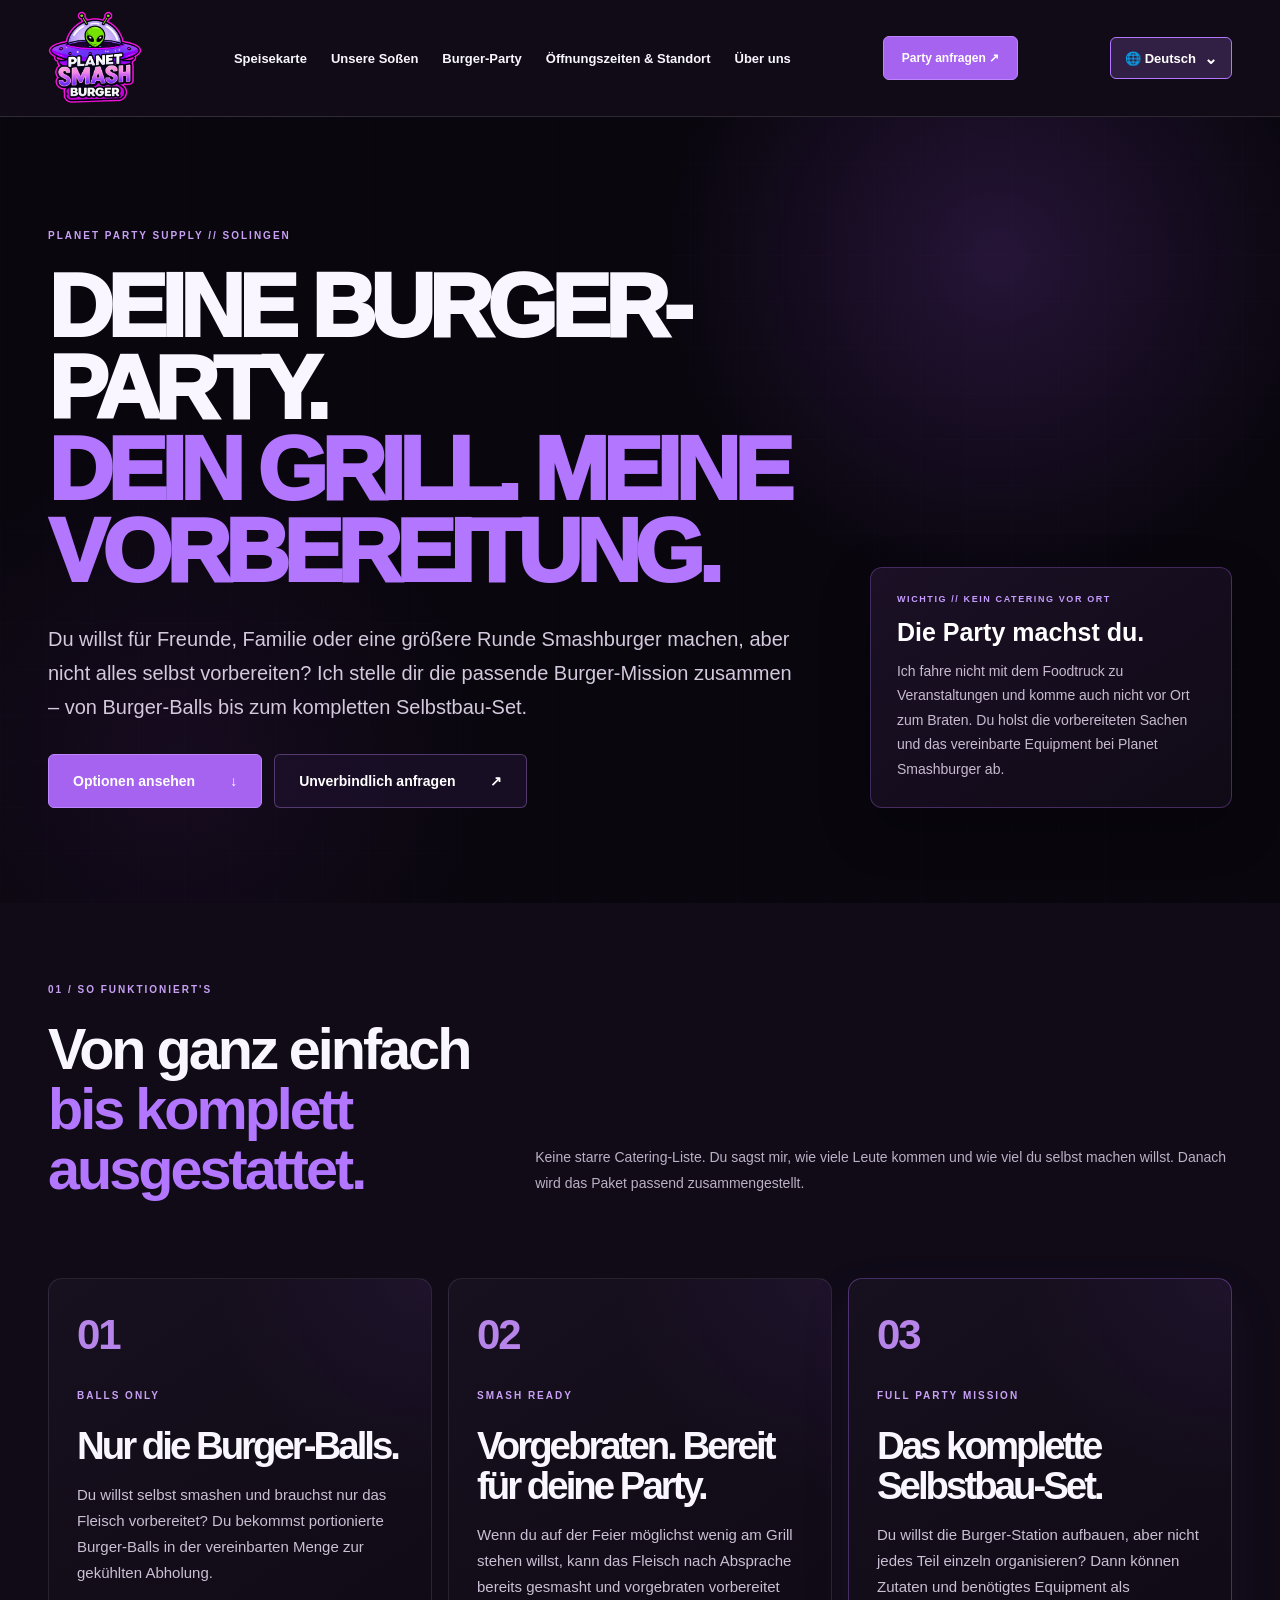
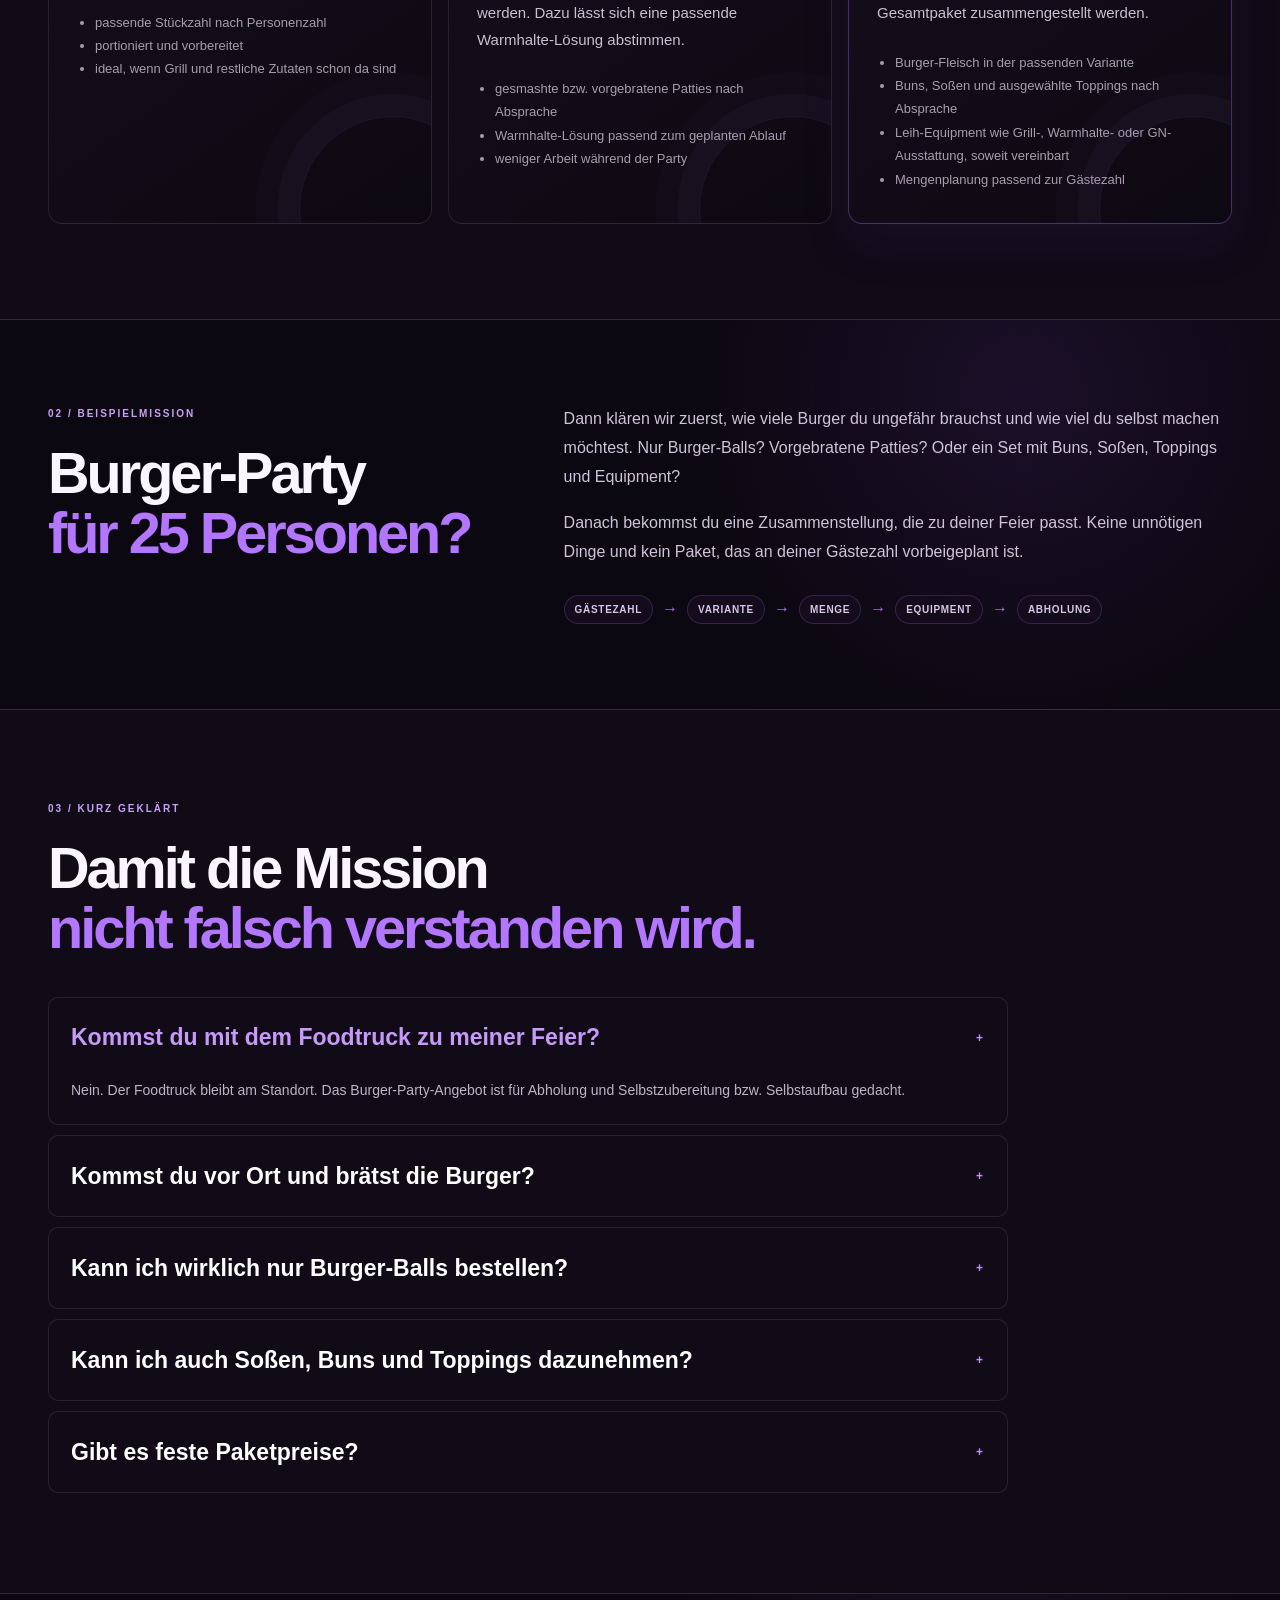
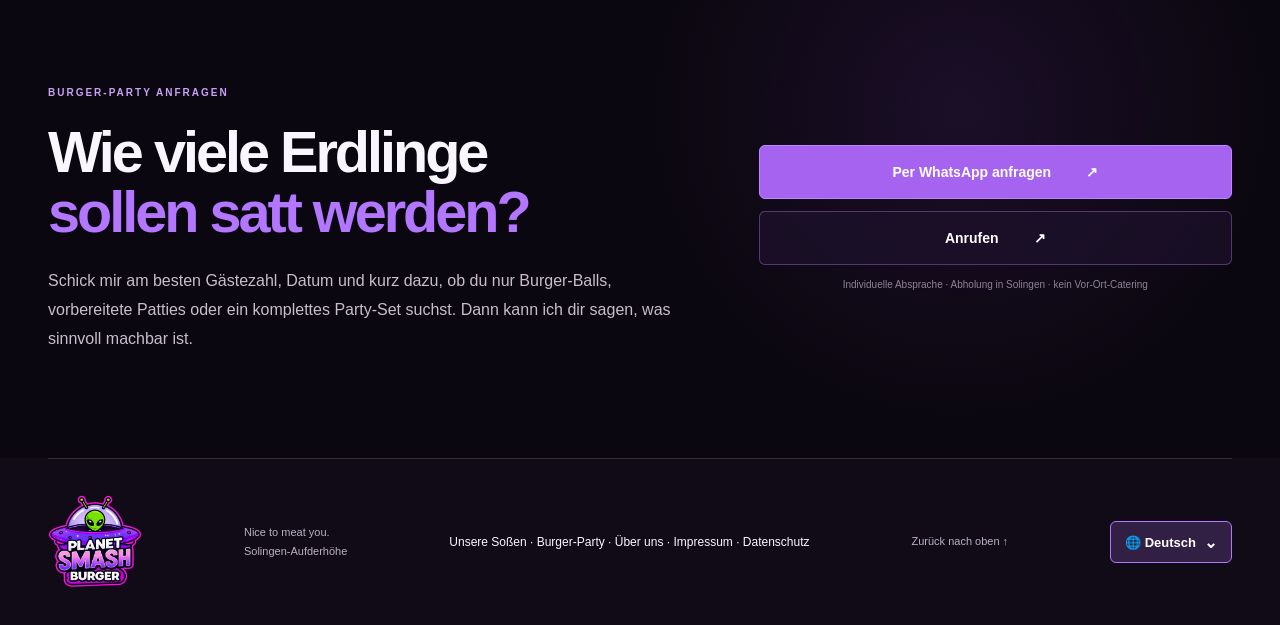
==== commit 977135a1: "Refresh multilingual assets" ====
--- a/burger-party.html
+++ b/burger-party.html
@@ -1,4 +1,4 @@
-<!doctype html><html lang="de"><head><link rel="icon" type="image/webp" sizes="1024x1024" href="assets/logo.webp?v=20260928"><meta charset="utf-8"><meta name="viewport" content="width=device-width,initial-scale=1"><meta name="theme-color" content="#10091b"><title>Burger-Party · Planet Smashburger</title><meta name="description" content="Burger-Party in Solingen selbst machen: Burger-Balls, vorbereitete Smash-Patties, Zutaten und passendes Leih-Equipment nach Absprache. Kein Vor-Ort-Catering."><link rel="stylesheet" href="styles.css?v=20260928-8"><script src="translations.js?v=20260928-11" defer></script><script src="i18n.js?v=20260928-2" defer></script></head><body>
+<!doctype html><html lang="de"><head><link rel="icon" type="image/webp" sizes="1024x1024" href="assets/logo.webp?v=20260928"><meta charset="utf-8"><meta name="viewport" content="width=device-width,initial-scale=1"><meta name="theme-color" content="#10091b"><title>Burger-Party · Planet Smashburger</title><meta name="description" content="Burger-Party in Solingen selbst machen: Burger-Balls, vorbereitete Smash-Patties, Zutaten und passendes Leih-Equipment nach Absprache. Kein Vor-Ort-Catering."><link rel="stylesheet" href="styles.css?v=20260928-8"><script src="translations.js?v=20260928-15" defer></script><script src="i18n.js?v=20260928-4" defer></script></head><body>
 <a class="skip" href="#main">Zum Inhalt</a>
 <header class="header wrap"><a class="brand" href="index.html" aria-label="Planet Smashburger Startseite"><img class="original-logo" src="assets/logo.webp" width="1024" height="1024" alt="Planet Smash Burger – Original-Logo mit Alien im UFO"></a><nav aria-label="Hauptnavigation"><a href="index.html#speisekarte">Speisekarte</a><a href="saucen.html">Unsere Soßen</a><a href="burger-party.html" aria-current="page">Burger-Party</a><a href="index.html#besuch">Öffnungszeiten & Standort</a><a href="ueber-uns.html">Über uns</a></nav><a class="button small" href="#anfrage">Party anfragen ↗</a></header>
 
--- a/styles.css
+++ b/styles.css
@@ -349,3 +349,58 @@
   .sauce-bubble{display:block;max-width:none;margin-bottom:8px}
   .sauce-more-link{width:max-content}
 }
+
+
+/* Burger Party page */
+.party-page{overflow:hidden}
+.party-hero{position:relative;padding:110px 0 95px;border-top:1px solid var(--line);background:radial-gradient(circle at 78% 18%,#7b3eb240 0,transparent 28%),radial-gradient(circle at 14% 82%,#54266f2e 0,transparent 24%),#09060e}
+.party-hero:after{content:"";position:absolute;inset:0;pointer-events:none;opacity:.14;background-image:linear-gradient(#b276ff18 1px,transparent 1px),linear-gradient(90deg,#b276ff18 1px,transparent 1px);background-size:46px 46px}
+.party-hero-grid{position:relative;z-index:1;display:grid;grid-template-columns:1.35fr .65fr;gap:70px;align-items:end}
+.party-hero h1{max-width:980px;font-size:clamp(58px,7vw,102px)}
+.party-lead{max-width:760px;margin:30px 0 0;color:#d4c9dd;font-size:20px;line-height:1.7}
+.party-hero-actions{display:flex;gap:12px;flex-wrap:wrap;margin-top:30px}
+.party-no-catering{padding:26px;border:1px solid #b276ff4a;border-radius:12px;background:linear-gradient(145deg,#1b1025,#100a16);box-shadow:0 20px 50px #0004}
+.party-no-catering>span{display:block;margin-bottom:14px;color:#c69cff;font-size:9px;font-weight:900;letter-spacing:1.6px}
+.party-no-catering>strong{display:block;margin-bottom:12px;color:#fff;font-size:25px}
+.party-no-catering p{margin:0;color:#c8bbd0;font-size:14px;line-height:1.75}
+.party-intro{padding:78px 0 40px}
+.party-options{display:grid;grid-template-columns:repeat(3,1fr);gap:16px;padding-bottom:95px}
+.party-card{position:relative;padding:32px 28px;border:1px solid #ffffff18;border-radius:14px;background:radial-gradient(circle at 100% 0,#6f38ac1d 0,transparent 32%),linear-gradient(145deg,#17101f,#0d0912);overflow:hidden}
+.party-card:after{content:"";position:absolute;right:-55px;bottom:-80px;width:185px;height:185px;border:1px solid #b276ff1d;border-radius:50%;box-shadow:0 0 0 22px #b276ff08,0 0 0 44px #b276ff04}
+.party-card>*{position:relative;z-index:1}
+.party-card-no{display:block;margin-bottom:28px;color:#b784ea;font-size:42px;font-weight:900;letter-spacing:-2px}
+.party-card h2{margin:5px 0 16px;font-size:clamp(30px,3vw,43px)}
+.party-card>p:not(.eyebrow){color:#cbbfd3;font-size:15px;line-height:1.75}
+.party-card ul{margin:24px 0 0;padding-left:18px;color:#a99caf;font-size:13px;line-height:1.8}
+.party-card-featured{border-color:#b276ff55;box-shadow:0 20px 50px #5f2f8b1c}
+.party-example{padding:85px 0;border-top:1px solid var(--line);border-bottom:1px solid var(--line);background:radial-gradient(circle at 80% 20%,#6331922d 0,transparent 30%),#0c0812}
+.party-example-grid{display:grid;grid-template-columns:.8fr 1.2fr;gap:70px;align-items:start}
+.party-example-copy p{margin:0 0 18px;color:#cfc4d8;font-size:16px;line-height:1.8}
+.party-flow{display:flex;flex-wrap:wrap;align-items:center;gap:9px;margin-top:28px}
+.party-flow span{padding:8px 10px;border:1px solid #b276ff35;border-radius:999px;background:#140c1d;color:#d8c6e7;font-size:10px;font-weight:900;letter-spacing:.7px;text-transform:uppercase}
+.party-flow b{color:#b276ff}
+.party-faq{padding:90px 0 100px}
+.party-faq-grid{display:grid;gap:10px;max-width:960px}
+.party-faq details{border:1px solid #ffffff18;border-radius:10px;background:#110b17}
+.party-faq summary{display:flex;justify-content:space-between;gap:20px;padding:20px 22px;cursor:pointer;color:#fff;font-weight:800}
+.party-faq details p{margin:0;padding:0 22px 22px;color:#bfb3c7;font-size:14px;line-height:1.75}
+.party-cta{padding:90px 0 105px;border-top:1px solid var(--line);background:radial-gradient(circle at 75% 25%,#6331922f 0,transparent 30%),#0b0710}
+.party-cta-grid{display:grid;grid-template-columns:1.15fr .85fr;gap:70px;align-items:center}
+.party-cta h2{max-width:790px}
+.party-cta p:not(.eyebrow){max-width:650px;margin:24px 0 0;color:#c9bdcf;font-size:16px;line-height:1.8}
+.party-contact{display:grid;gap:12px}
+.party-contact .button{justify-content:center}
+.party-contact small{display:block;color:#8f8298;font-size:10px;line-height:1.6;text-align:center}
+@media(max-width:900px){
+  .party-hero-grid,.party-example-grid,.party-cta-grid{grid-template-columns:1fr}
+  .party-options{grid-template-columns:1fr}
+  .party-hero{padding:72px 0 68px}
+  .party-hero h1{font-size:clamp(48px,14vw,72px);letter-spacing:-3px}
+  .party-lead{font-size:17px}
+  .party-intro{padding-top:58px}
+  .party-options{padding-bottom:70px}
+  .party-card{padding:25px 22px}
+  .party-example{padding:62px 0}
+  .party-faq{padding:65px 0 75px}
+  .party-cta{padding:65px 0 78px}
+}
